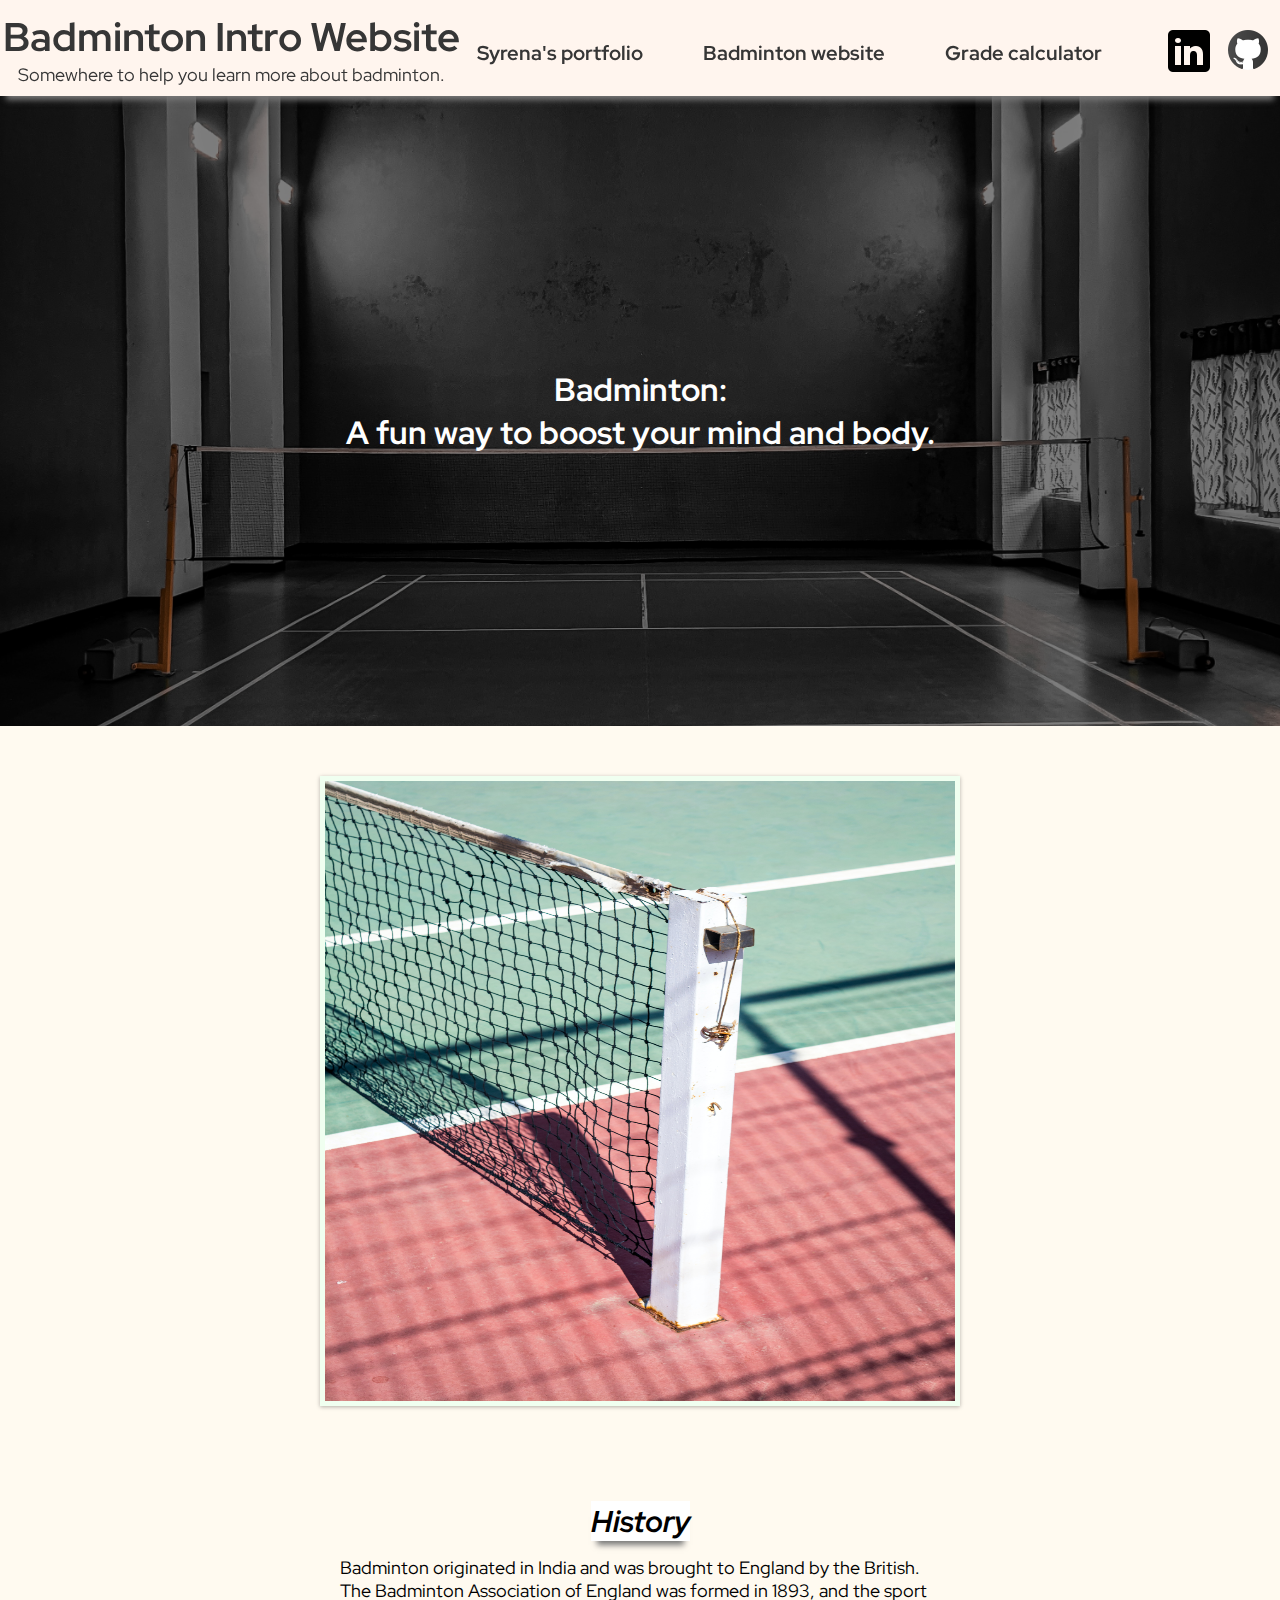
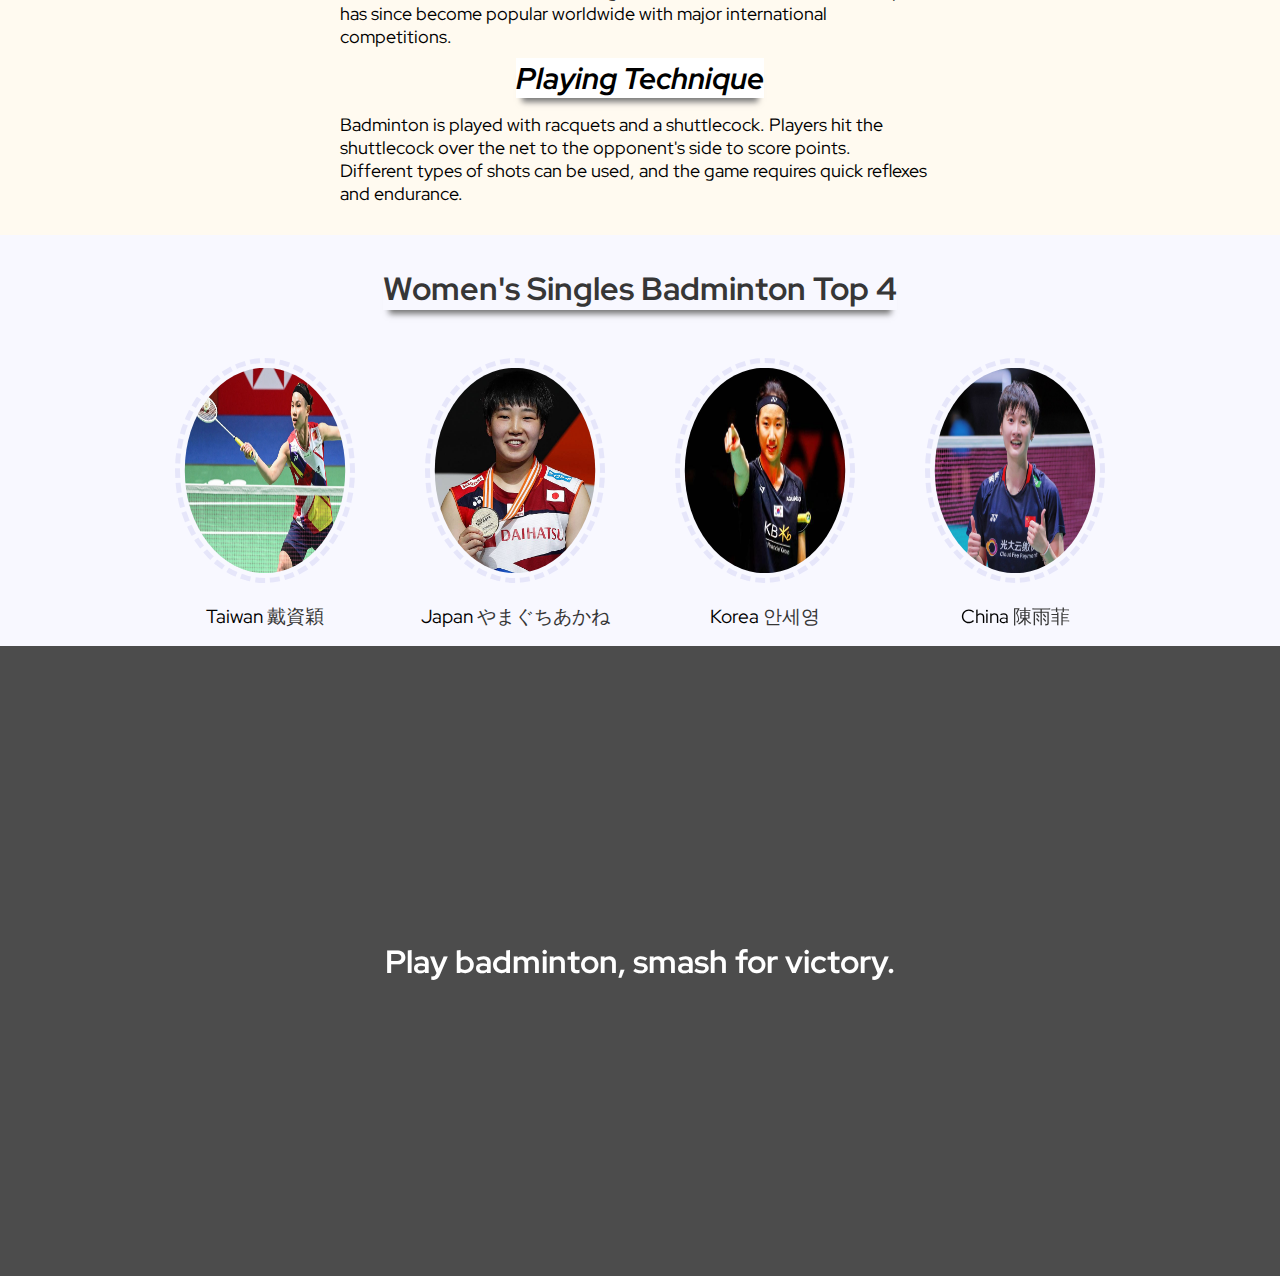
==== badminton/index.html @ b40bbf7a "Add files via upload" ====
<!DOCTYPE html>
<html lang="zh-Hants">
  <head>
    <meta charset="UTF-8" />
    <meta http-equiv="X-UA-Compatible" content="IE=edge" />
    <meta name="viewport" content="width=device-width, initial-scale=1.0" />
    <title>羽球資訊網站</title>
    <link rel="preconnect" href="https://fonts.googleapis.com" />
    <link rel="preconnect" href="https://fonts.gstatic.com" crossorigin />
    <link rel="preconnect" href="https://fonts.googleapis.com" />
    <link rel="preconnect" href="https://fonts.gstatic.com" crossorigin />
    <link
      href="https://fonts.googleapis.com/css2?family=Josefin+Sans:ital,wght@0,100;1,200;1,500&family=Kalam&family=Red+Hat+Display:wght@300&display=swap"
      rel="stylesheet"
    />
    <link rel="stylesheet" href="style.css" />
    <link
      rel="shortcut icon"
      href="./pictures/favicon.ico"
      type="image/x-icon"
    />
  </head>
  <body>
    <img class="fixed-img" src="./pictures/羽球背景.jpg" alt="fixed-img" />
    <header>
      <div class="title">
        <h5>Badminton Intro Website</h5>
        <p>Somewhere to help you learn more about badminton.</p>
      </div>
      <nav>
        <ul>
          <li>
            <a href="#">Syrena's portfolio</a>
          </li>
          <li><a href="#">Badminton website</a></li>
          <li><a href="#">Grade calculator</a></li>
        </ul>
      </nav>
      <div class="contact">
        <ul>
          <li>
            <a href="https://www.linkedin.com/in/syrena-chung0208/"
              ><img src="./pictures/linkedin.png" alt="linkedin"
            /></a>
          </li>
          <li>
            <a href="https://github.com/SyrenaC/github-pages-myProjects"
              ><img src="./pictures/github.png" alt="github"
            /></a>
          </li>
        </ul>
      </div>
    </header>
    <main>
      <section class="background-image">
        <div class="filter"></div>
        <h3>
          Badminton: <br />
          A fun way to boost your mind and body.
        </h3>
      </section>
      <div class="mainIntro">
        <div class="mainPic">
          <img src="./pictures/羽球場.jpg" alt="羽球場照片" />
        </div>
        <div class="mainIntro2">
          <h5><span>History</span></h5>
          <p>
            Badminton originated in India and was brought to England by the
            British.
          </p>

          <p>
            The Badminton Association of England was formed in 1893, and the
            sport has since become popular worldwide with major international
            competitions.
          </p>
          <h5><span>Playing Technique</span></h5>
          <p>
            Badminton is played with racquets and a shuttlecock. Players hit the
            shuttlecock over the net to the opponent's side to score points.
          </p>

          <p>
            Different types of shots can be used, and the game requires quick
            reflexes and endurance.
          </p>
        </div>
      </div>
    </main>
    <footer>
      <section class="infoCircles">
        <h3><span>Women's Singles Badminton Top 4</span></h3>
      </section>
      <div class="circles">
        <div class="circle">
          <img src="./pictures/戴資穎.jpeg" alt="戴資穎照片" />
          <p>
            Taiwan
            <a href="https://zh.wikipedia.org/zh-tw/%E6%88%B4%E8%B3%87%E7%A9%8E"
              >戴資穎</a
            >
          </p>
        </div>
        <div class="circle">
          <img src="./pictures/山口茜.jpeg" alt="山口茜照片" />
          <p>
            Japan
            <a href="https://zh.wikipedia.org/wiki/%E5%B1%B1%E5%8F%A3%E8%8C%9C"
              >やまぐちあかね</a
            >
          </p>
        </div>
        <div class="circle">
          <img src="./pictures/安洗瑩2.jpeg" alt="安洗瑩照片" />
          <p>
            Korea
            <a href="https://zh.wikipedia.org/wiki/%E5%AE%89%E6%B4%97%E7%91%A9"
              >안세영</a
            >
          </p>
        </div>
        <div class="circle">
          <img src="./pictures/陳雨菲.jpeg" alt="陳雨菲照片" />
          <p>
            China
            <a href="https://zh.wikipedia.org/wiki/%E9%99%88%E9%9B%A8%E8%8F%B2"
              >陳雨菲</a
            >
          </p>
        </div>
      </div>
      <section class="empty-container">
        <h3>Play badminton, smash for victory.</h3>
      </section>
    </footer>
    <script src="./app.js"></script>
  </body>
</html>
---- badminton/style.css ----
* {
  margin: 0;
  padding: 0;
  box-sizing: border-box;
  font-family: "Josefin Sans", sans-serif;
  font-family: "Kalam", cursive;
  font-family: "Red Hat Display", sans-serif;
}

body {
  position: relative;
}
body img.fixed-img {
  max-height: 110vh;
  position: fixed;
  width: 100%;
  z-index: -100;
  bottom: 0;
  left: 0;
}
body header {
  display: flex;
  flex-wrap: wrap;
  justify-content: space-around;
  align-items: center;
  padding-top: 10px;
  background-color: rgb(255, 245, 238);
  position: sticky;
  top: 0;
  z-index: 10;
  box-shadow: 0 10px 6px -6px #777;
}
body header div.title {
  margin-bottom: 10px;
}
body header div.title h5 {
  font-size: 40px;
  color: rgb(54, 54, 54);
}
body header div.title p {
  font-size: 18px;
  color: rgb(54, 54, 54);
  text-align: center;
}
body header nav ul {
  display: flex;
  flex-wrap: wrap;
  justify-content: space-around;
}
body header nav ul li {
  list-style-type: none;
  margin-right: 50px;
  margin-left: 10px;
}
body header nav ul li a {
  text-decoration: none;
  transition: all 0.5s ease;
  color: rgb(54, 54, 54);
  font-weight: bold;
  font-size: 20px;
}
body header nav ul li a:hover {
  font-size: large;
  color: rgb(139, 34, 82);
}
body header div.contact ul {
  display: flex;
  flex-wrap: wrap;
  justify-content: space-around;
}
body header div.contact ul li {
  list-style: none;
  margin: 5px;
}
body header div.contact ul a {
  text-decoration: none;
  transition: all 0.5s ease;
}
body header div.contact ul a:hover {
  font-size: larger;
}
body main section.background-image {
  min-height: 70vh;
  background-image: url(./pictures/background.jpg);
  background-size: cover;
  background-position: center;
  transition: all 0.75s ease;
  position: relative;
  z-index: 1;
  display: flex;
  flex-wrap: wrap;
  justify-content: center;
  align-items: center;
}
body main section.background-image .filter {
  background-color: rgba(0, 0, 0, 0.5);
  width: 100%;
  min-height: 70vh;
  position: absolute;
  top: 0;
  left: 0;
  z-index: -1;
}
body main section.background-image h3 {
  font-size: 2rem;
  color: White;
  text-align: center;
}
body main .mainIntro {
  background-color: rgb(255, 250, 240);
  display: flex;
  flex-wrap: wrap;
  justify-content: center;
  align-items: center;
  flex-basis: auto;
}
body main .mainIntro div.mainPic img {
  border: 5px rgb(240, 255, 240) solid;
  width: 50vw;
  max-height: 70vh;
  margin: 50px;
  box-shadow: 0 1px 4px rgba(0, 0, 0, 0.3), 0 0 40px rgba(0, 0, 0, 0.1) inset;
}
body main .mainIntro div.mainIntro2 {
  width: 50vw;
  margin: 10px;
  padding: 20px;
}
body main .mainIntro div.mainIntro2 h5 {
  text-align: center;
  margin: 10px 10px 15px 10px;
  font-size: 30px;
}
body main .mainIntro div.mainIntro2 h5 span {
  font-style: italic;
  box-shadow: 0 10px 6px -6px #777;
  background-color: white;
}
body main .mainIntro div.mainIntro2 p {
  font-size: 18px;
}
body footer section.infoCircles {
  background-color: rgb(248, 248, 255);
  padding: 2rem 1rem;
}
body footer section.infoCircles h3 {
  text-align: center;
  font-size: 2rem;
  color: rgb(54, 54, 54);
}
body footer section.infoCircles h3 span {
  box-shadow: 0 10px 6px -6px #777;
}
body footer div.circles {
  display: flex;
  flex-wrap: wrap;
  justify-content: center;
  background-color: rgb(248, 248, 255);
}
body footer div.circles div.circle {
  padding: 1rem;
  flex: 0 1 250px;
  display: flex;
  flex-direction: column;
  align-items: center;
}
body footer div.circles div.circle img {
  width: 83%;
  height: 25vh;
  border-radius: 50%;
  margin-bottom: 20px;
  padding: 0.3rem;
  border: 5px dashed rgb(230, 230, 250);
  transition: all 1s ease;
}
body footer div.circles div.circle img:hover {
  border: 3px solid rgb(248, 248, 255);
}
body footer div.circles div.circle p {
  font-size: larger;
}
body footer div.circles div.circle p a {
  text-decoration: none;
  color: rgb(54, 54, 54);
}
body footer div.circles div.circle p a:hover {
  font-size: larger;
  color: rgb(139, 34, 82);
}
body footer section.empty-container {
  min-height: 70vh;
  background-color: rgba(0, 0, 0, 0.7);
  display: flex;
  justify-content: center;
  align-items: center;
}
body footer h3 {
  font-size: 2rem;
  color: white;
}/*# sourceMappingURL=style.css.map */
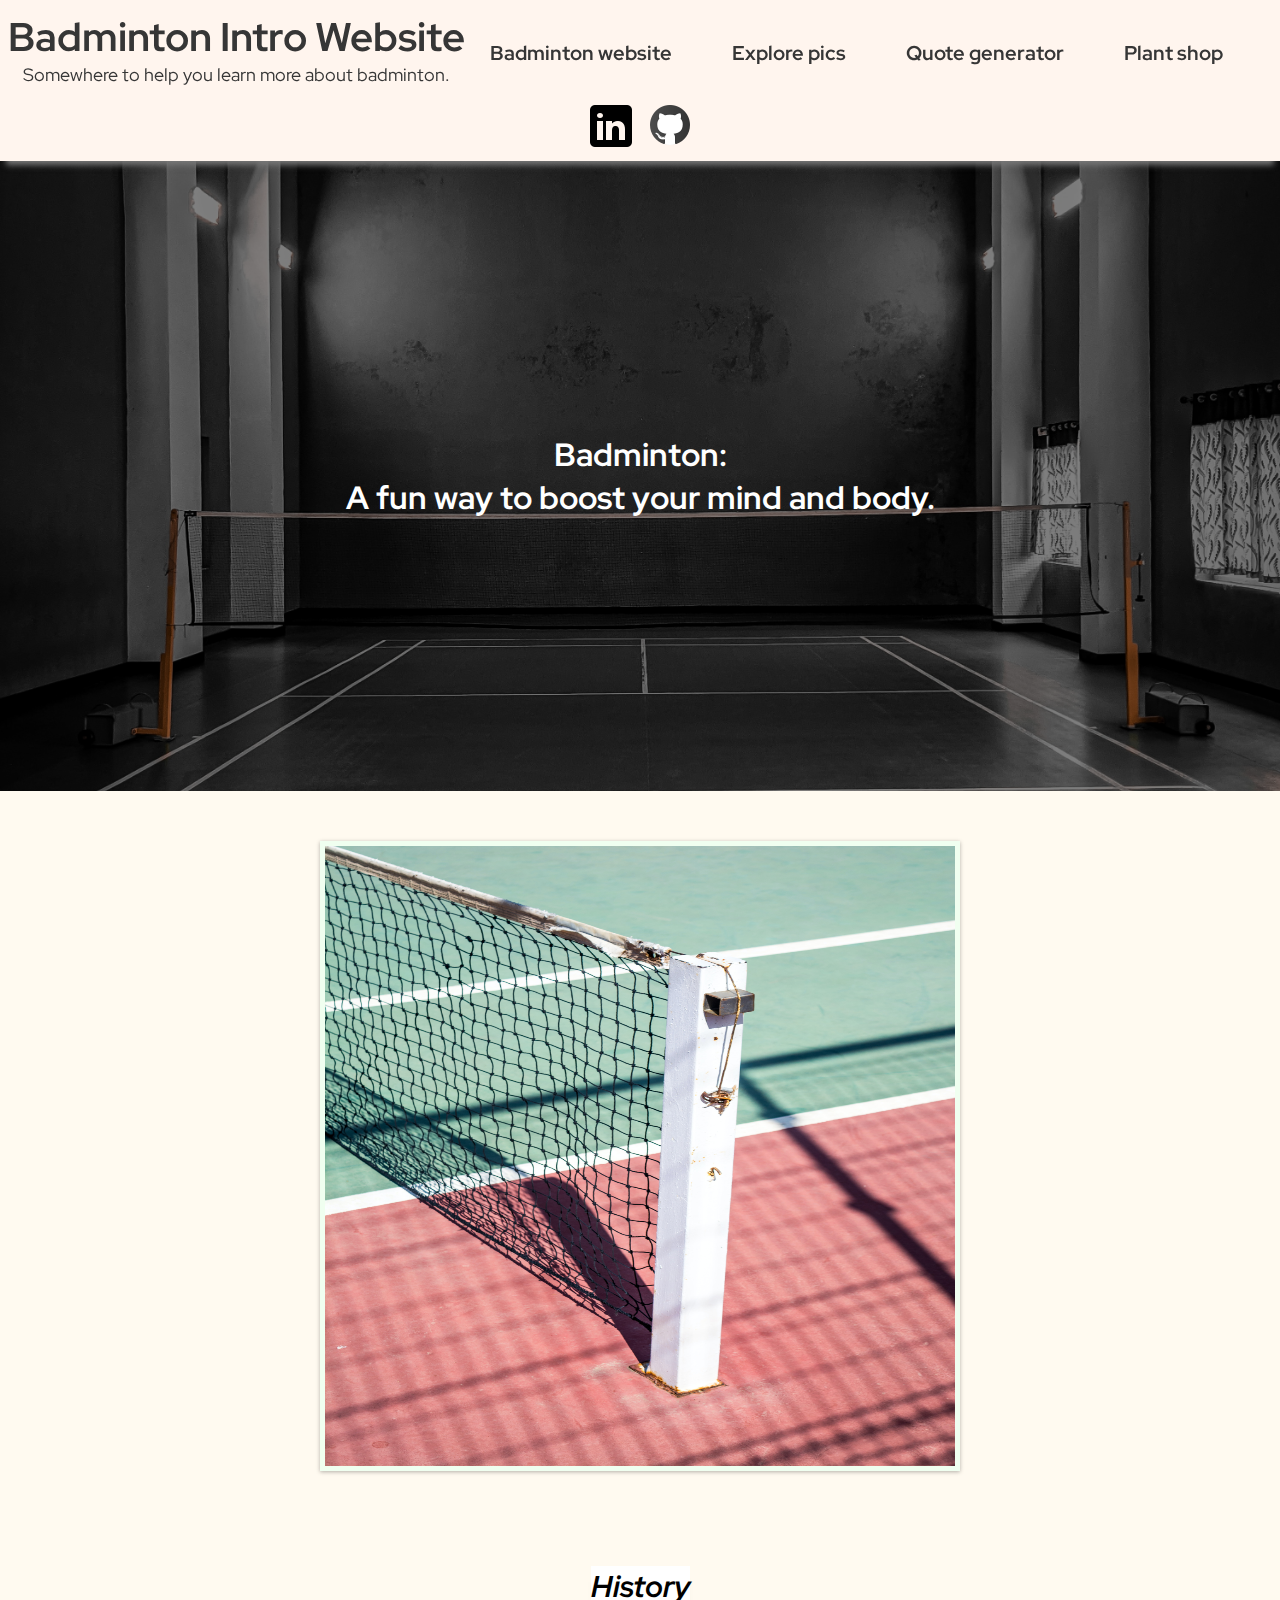
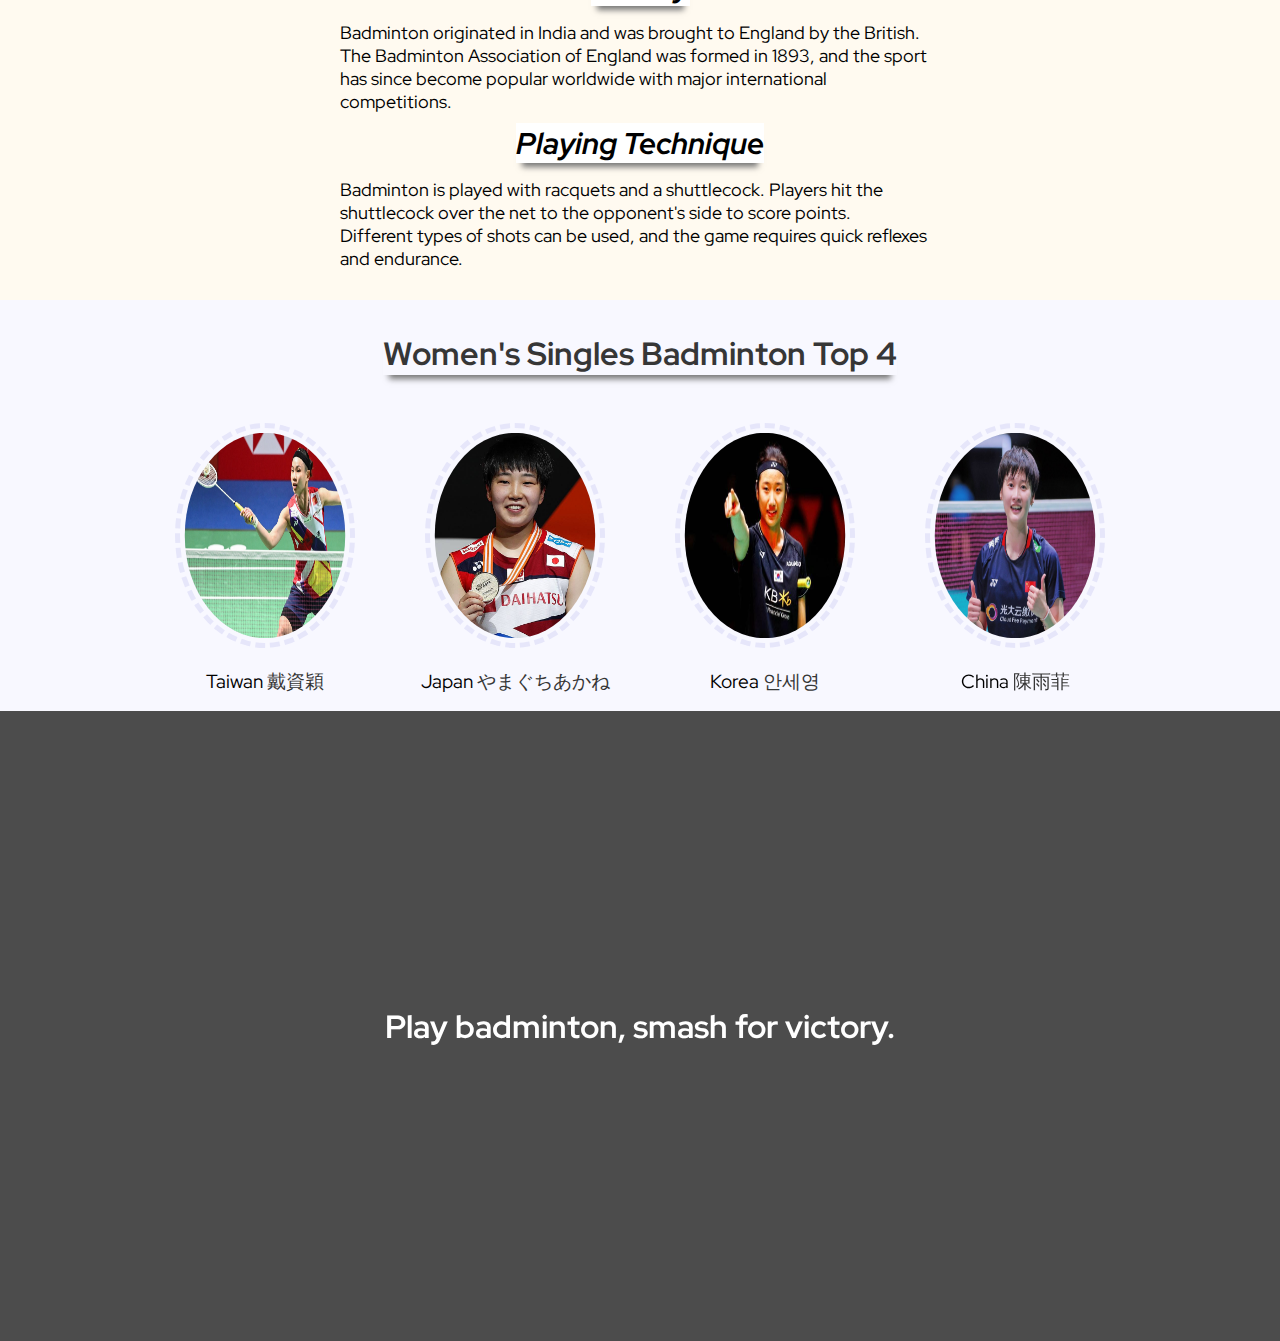
==== commit 0303c1b7: "Add files via upload" ====
--- a/badminton/index.html
+++ b/badminton/index.html
@@ -21,7 +21,7 @@
     />
   </head>
   <body>
-    <img class="fixed-img" src="./pictures/羽球背景.jpg" alt="fixed-img" />
+    <img class="fixed-img" src="./pictures/羽球最後背景.jpg" alt="fixed-img" />
     <header>
       <div class="title">
         <h5>Badminton Intro Website</h5>
@@ -29,22 +29,35 @@
       </div>
       <nav>
         <ul>
+          <li><a href="#">Badminton website</a></li>
           <li>
-            <a href="#">Syrena's portfolio</a>
+            <a href="https://explore-pics2023.netlify.app/" target="_blank"
+              >Explore pics</a
+            >
           </li>
-          <li><a href="#">Badminton website</a></li>
-          <li><a href="#">Grade calculator</a></li>
+          <li>
+            <a href="https://quote-generator2023.netlify.app/" target="_blank"
+              >Quote generator</a
+            >
+          </li>
+          <li>
+            <a href="https://plantstore2023.netlify.app/" target="_blank"
+              >Plant shop</a
+            >
+          </li>
         </ul>
       </nav>
       <div class="contact">
         <ul>
           <li>
-            <a href="https://www.linkedin.com/in/syrena-chung0208/"
+            <a
+              href="https://www.linkedin.com/in/syrena-chung0208/"
+              target="_blank"
               ><img src="./pictures/linkedin.png" alt="linkedin"
             /></a>
           </li>
           <li>
-            <a href="https://github.com/SyrenaC/github-pages-myProjects"
+            <a href="https://github.com/SyrenaC/projectsHub" target="_blank"
               ><img src="./pictures/github.png" alt="github"
             /></a>
           </li>
